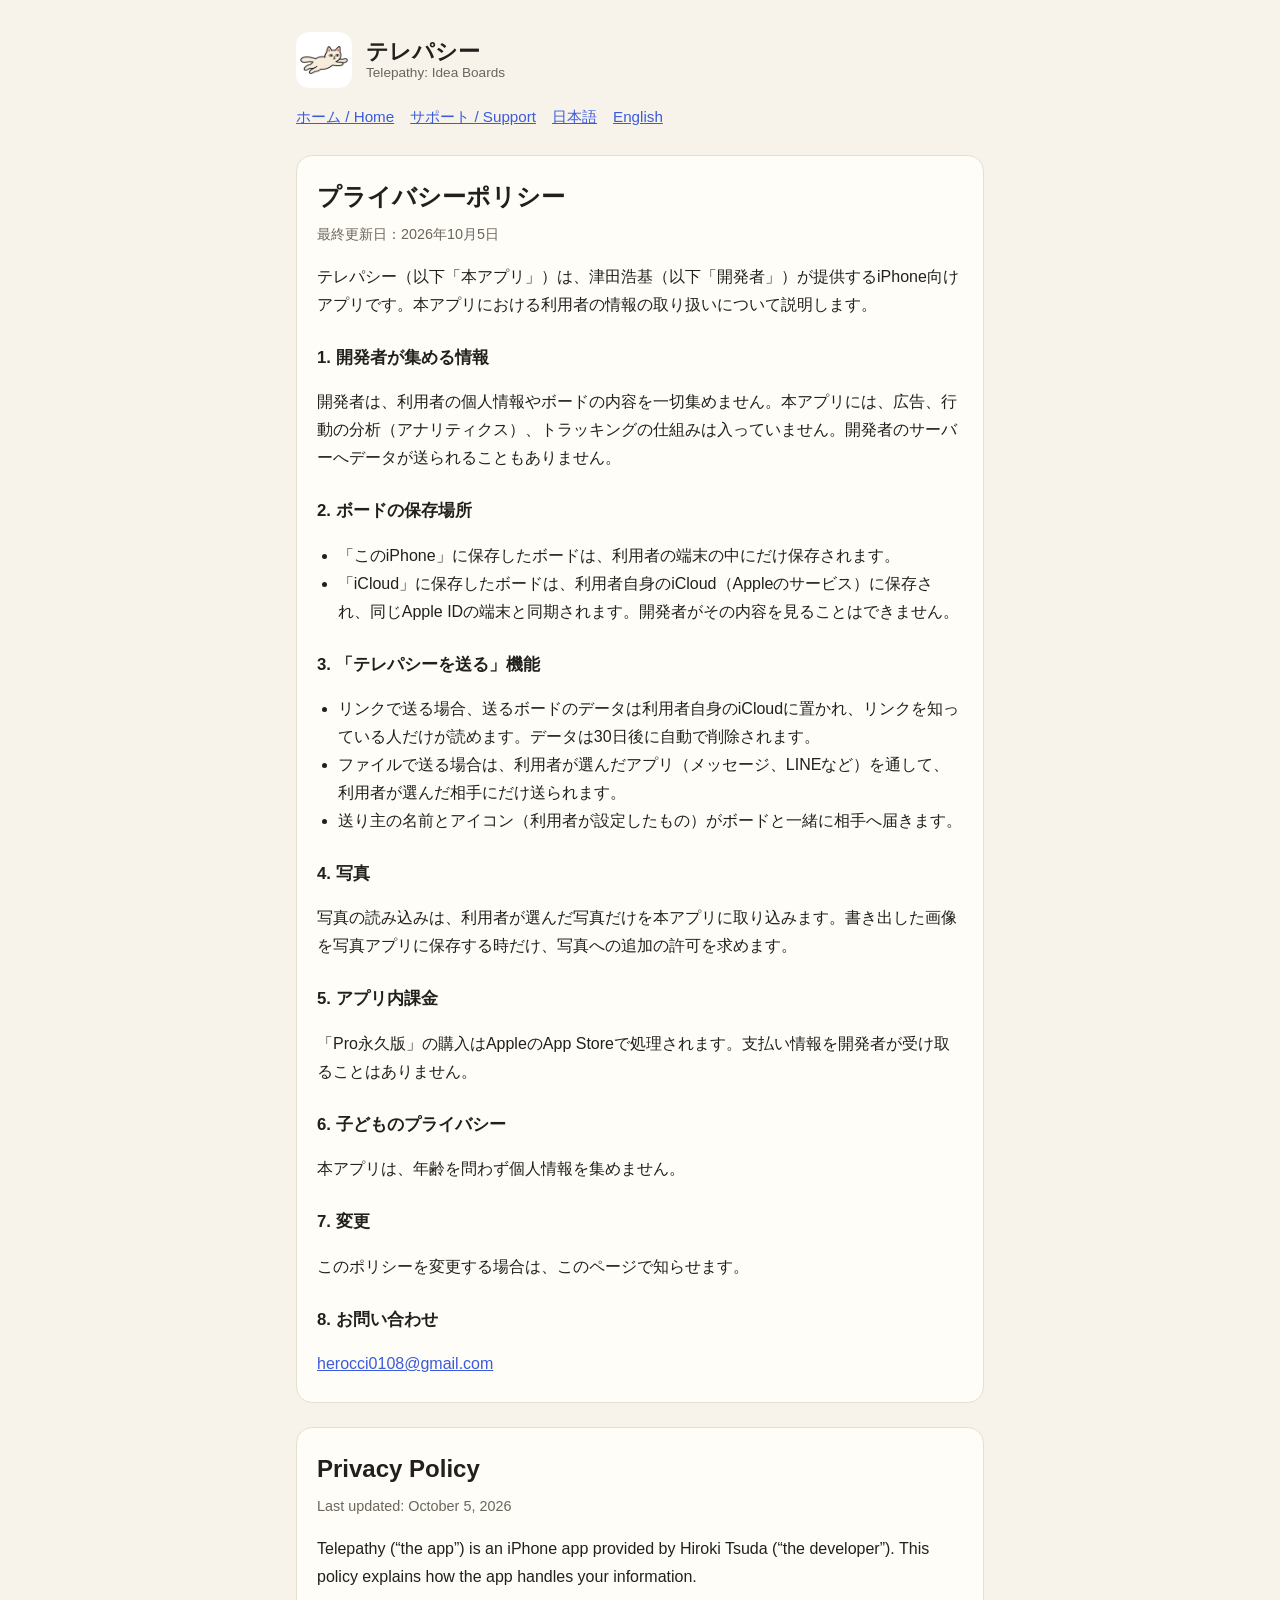
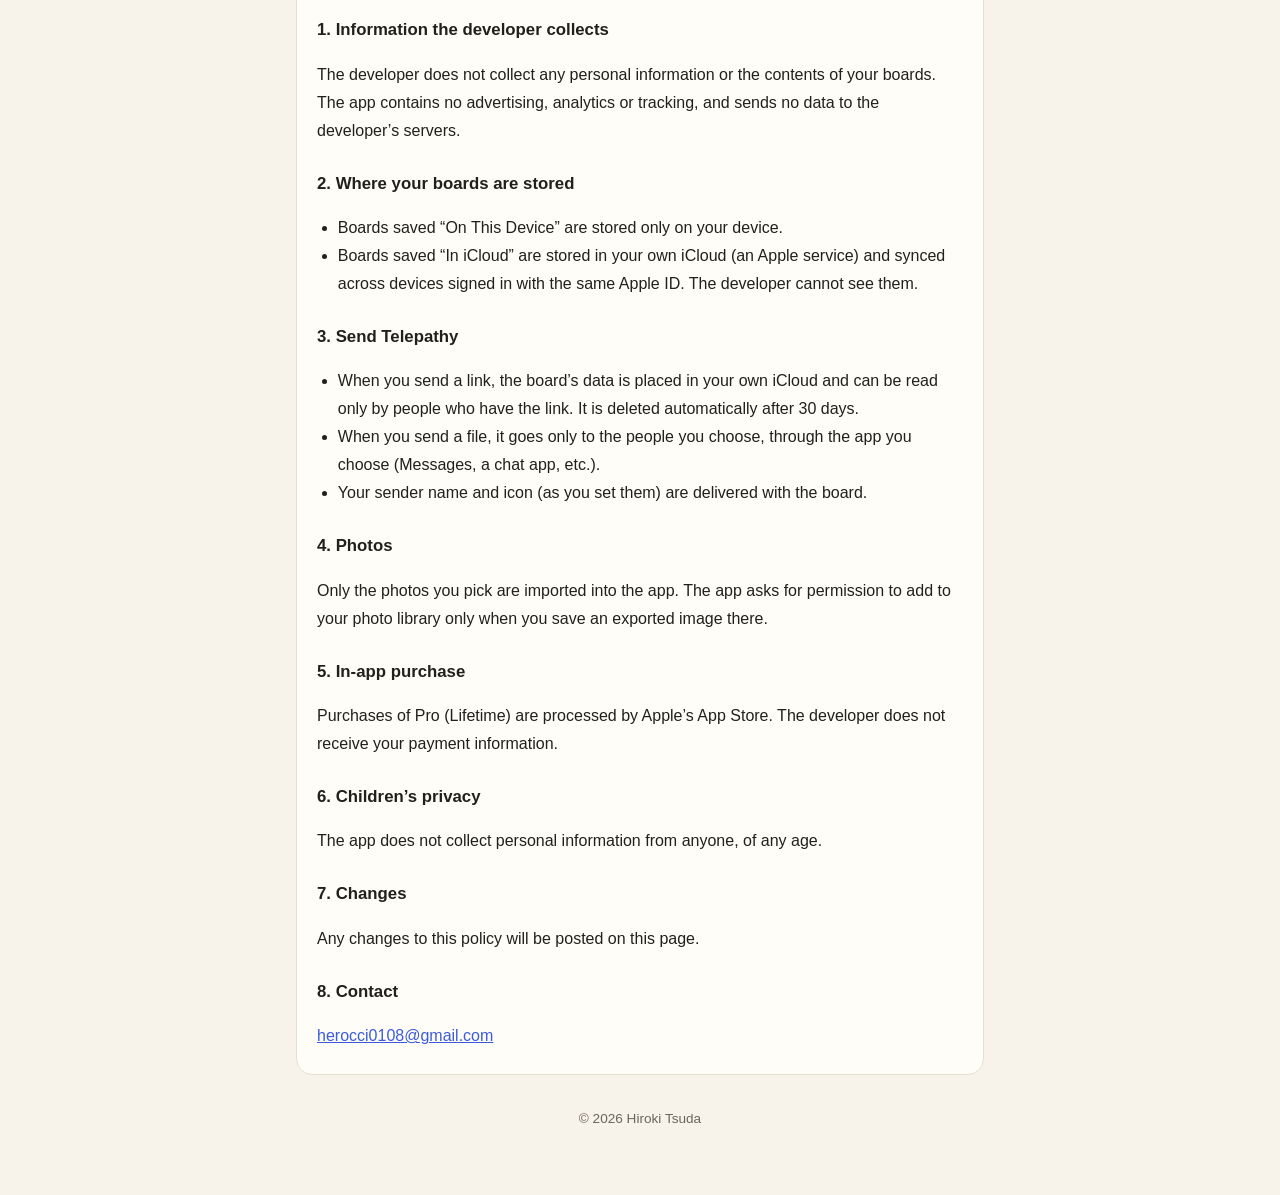
==== privacy.html @ 5c31737a "Add files via upload" ====
<!doctype html>
<html lang="ja">
<head>
<meta charset="utf-8">
<meta name="viewport" content="width=device-width, initial-scale=1">
<title>プライバシーポリシー / Privacy Policy — テレパシー Telepathy</title>
<link rel="stylesheet" href="style.css">
<link rel="icon" href="icon.png">
</head>
<body>
<main>
  <header>
    <img src="icon.png" alt="">
    <div class="name">テレパシー<small>Telepathy: Idea Boards</small></div>
  </header>
  <nav>
    <a href="index.html">ホーム / Home</a>
    <a href="support.html">サポート / Support</a>
    <a href="#ja">日本語</a>
    <a href="#en">English</a>
  </nav>

  <section class="card" id="ja" lang="ja">
    <h1>プライバシーポリシー</h1>
    <p class="meta">最終更新日：2026年10月5日</p>
    <p>テレパシー（以下「本アプリ」）は、津田浩基（以下「開発者」）が提供するiPhone向けアプリです。本アプリにおける利用者の情報の取り扱いについて説明します。</p>

    <h2>1. 開発者が集める情報</h2>
    <p>開発者は、利用者の個人情報やボードの内容を一切集めません。本アプリには、広告、行動の分析（アナリティクス）、トラッキングの仕組みは入っていません。開発者のサーバーへデータが送られることもありません。</p>

    <h2>2. ボードの保存場所</h2>
    <ul>
      <li>「このiPhone」に保存したボードは、利用者の端末の中にだけ保存されます。</li>
      <li>「iCloud」に保存したボードは、利用者自身のiCloud（Appleのサービス）に保存され、同じApple IDの端末と同期されます。開発者がその内容を見ることはできません。</li>
    </ul>

    <h2>3. 「テレパシーを送る」機能</h2>
    <ul>
      <li>リンクで送る場合、送るボードのデータは利用者自身のiCloudに置かれ、リンクを知っている人だけが読めます。データは30日後に自動で削除されます。</li>
      <li>ファイルで送る場合は、利用者が選んだアプリ（メッセージ、LINEなど）を通して、利用者が選んだ相手にだけ送られます。</li>
      <li>送り主の名前とアイコン（利用者が設定したもの）がボードと一緒に相手へ届きます。</li>
    </ul>

    <h2>4. 写真</h2>
    <p>写真の読み込みは、利用者が選んだ写真だけを本アプリに取り込みます。書き出した画像を写真アプリに保存する時だけ、写真への追加の許可を求めます。</p>

    <h2>5. アプリ内課金</h2>
    <p>「Pro永久版」の購入はAppleのApp Storeで処理されます。支払い情報を開発者が受け取ることはありません。</p>

    <h2>6. 子どものプライバシー</h2>
    <p>本アプリは、年齢を問わず個人情報を集めません。</p>

    <h2>7. 変更</h2>
    <p>このポリシーを変更する場合は、このページで知らせます。</p>

    <h2>8. お問い合わせ</h2>
    <p><a href="mailto:herocci0108@gmail.com">herocci0108@gmail.com</a></p>
  </section>

  <section class="card" id="en" lang="en">
    <h1>Privacy Policy</h1>
    <p class="meta">Last updated: October 5, 2026</p>
    <p>Telepathy (“the app”) is an iPhone app provided by Hiroki Tsuda (“the developer”). This policy explains how the app handles your information.</p>

    <h2>1. Information the developer collects</h2>
    <p>The developer does not collect any personal information or the contents of your boards. The app contains no advertising, analytics or tracking, and sends no data to the developer’s servers.</p>

    <h2>2. Where your boards are stored</h2>
    <ul>
      <li>Boards saved “On This Device” are stored only on your device.</li>
      <li>Boards saved “In iCloud” are stored in your own iCloud (an Apple service) and synced across devices signed in with the same Apple ID. The developer cannot see them.</li>
    </ul>

    <h2>3. Send Telepathy</h2>
    <ul>
      <li>When you send a link, the board’s data is placed in your own iCloud and can be read only by people who have the link. It is deleted automatically after 30 days.</li>
      <li>When you send a file, it goes only to the people you choose, through the app you choose (Messages, a chat app, etc.).</li>
      <li>Your sender name and icon (as you set them) are delivered with the board.</li>
    </ul>

    <h2>4. Photos</h2>
    <p>Only the photos you pick are imported into the app. The app asks for permission to add to your photo library only when you save an exported image there.</p>

    <h2>5. In-app purchase</h2>
    <p>Purchases of Pro (Lifetime) are processed by Apple’s App Store. The developer does not receive your payment information.</p>

    <h2>6. Children’s privacy</h2>
    <p>The app does not collect personal information from anyone, of any age.</p>

    <h2>7. Changes</h2>
    <p>Any changes to this policy will be posted on this page.</p>

    <h2>8. Contact</h2>
    <p><a href="mailto:herocci0108@gmail.com">herocci0108@gmail.com</a></p>
  </section>

  <footer>© 2026 Hiroki Tsuda</footer>
</main>
</body>
</html>
---- style.css ----
:root {
  --bg: #f7f3ea;
  --card: #fffdf8;
  --text: #22201c;
  --muted: #6b665c;
  --accent: #3b5bdb;
  --line: #e6dfcf;
}
@media (prefers-color-scheme: dark) {
  :root {
    --bg: #1b1a17;
    --card: #26241f;
    --text: #f1ede4;
    --muted: #a8a294;
    --accent: #8ea6ff;
    --line: #3a372f;
  }
}
* { box-sizing: border-box; }
body {
  margin: 0;
  background: var(--bg);
  color: var(--text);
  font-family: -apple-system, BlinkMacSystemFont, "Hiragino Sans", "Hiragino Kaku Gothic ProN", "Segoe UI", sans-serif;
  line-height: 1.75;
  -webkit-text-size-adjust: 100%;
}
main { max-width: 720px; margin: 0 auto; padding: 32px 16px 64px; }
header { display: flex; align-items: center; gap: 14px; margin-bottom: 8px; }
header img { width: 56px; height: 56px; border-radius: 13px; }
header .name { font-size: 1.35rem; font-weight: 700; line-height: 1.2; }
header .name small { display: block; font-size: 0.85rem; font-weight: 400; color: var(--muted); }
nav { display: flex; flex-wrap: wrap; gap: 8px 16px; margin: 16px 0 24px; font-size: 0.95rem; }
a { color: var(--accent); }
section.card {
  background: var(--card);
  border: 1px solid var(--line);
  border-radius: 16px;
  padding: 20px 20px 8px;
  margin-bottom: 24px;
}
h1 { font-size: 1.5rem; margin: 0 0 4px; }
h2 { font-size: 1.05rem; margin: 24px 0 4px; }
p.meta { color: var(--muted); font-size: 0.9rem; margin-top: 0; }
ul { padding-left: 1.3em; }
footer { color: var(--muted); font-size: 0.85rem; text-align: center; margin-top: 32px; }
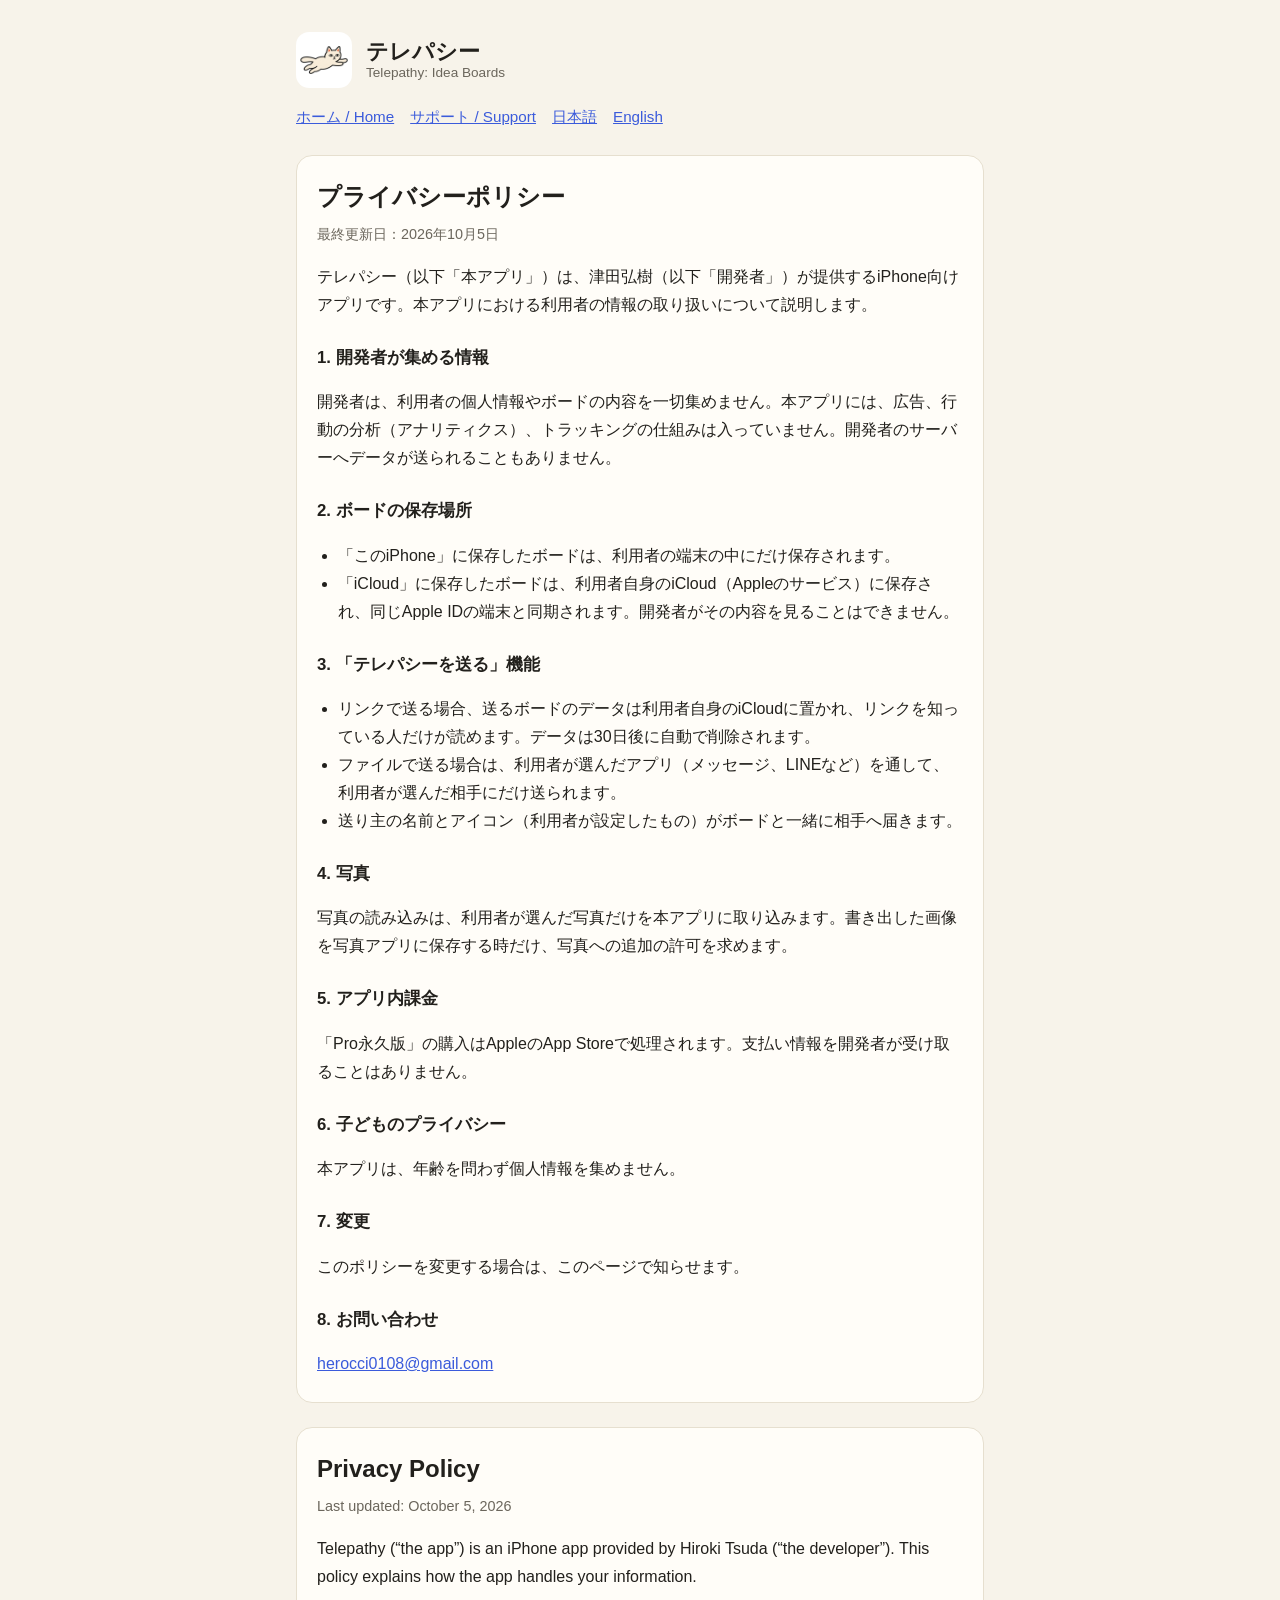
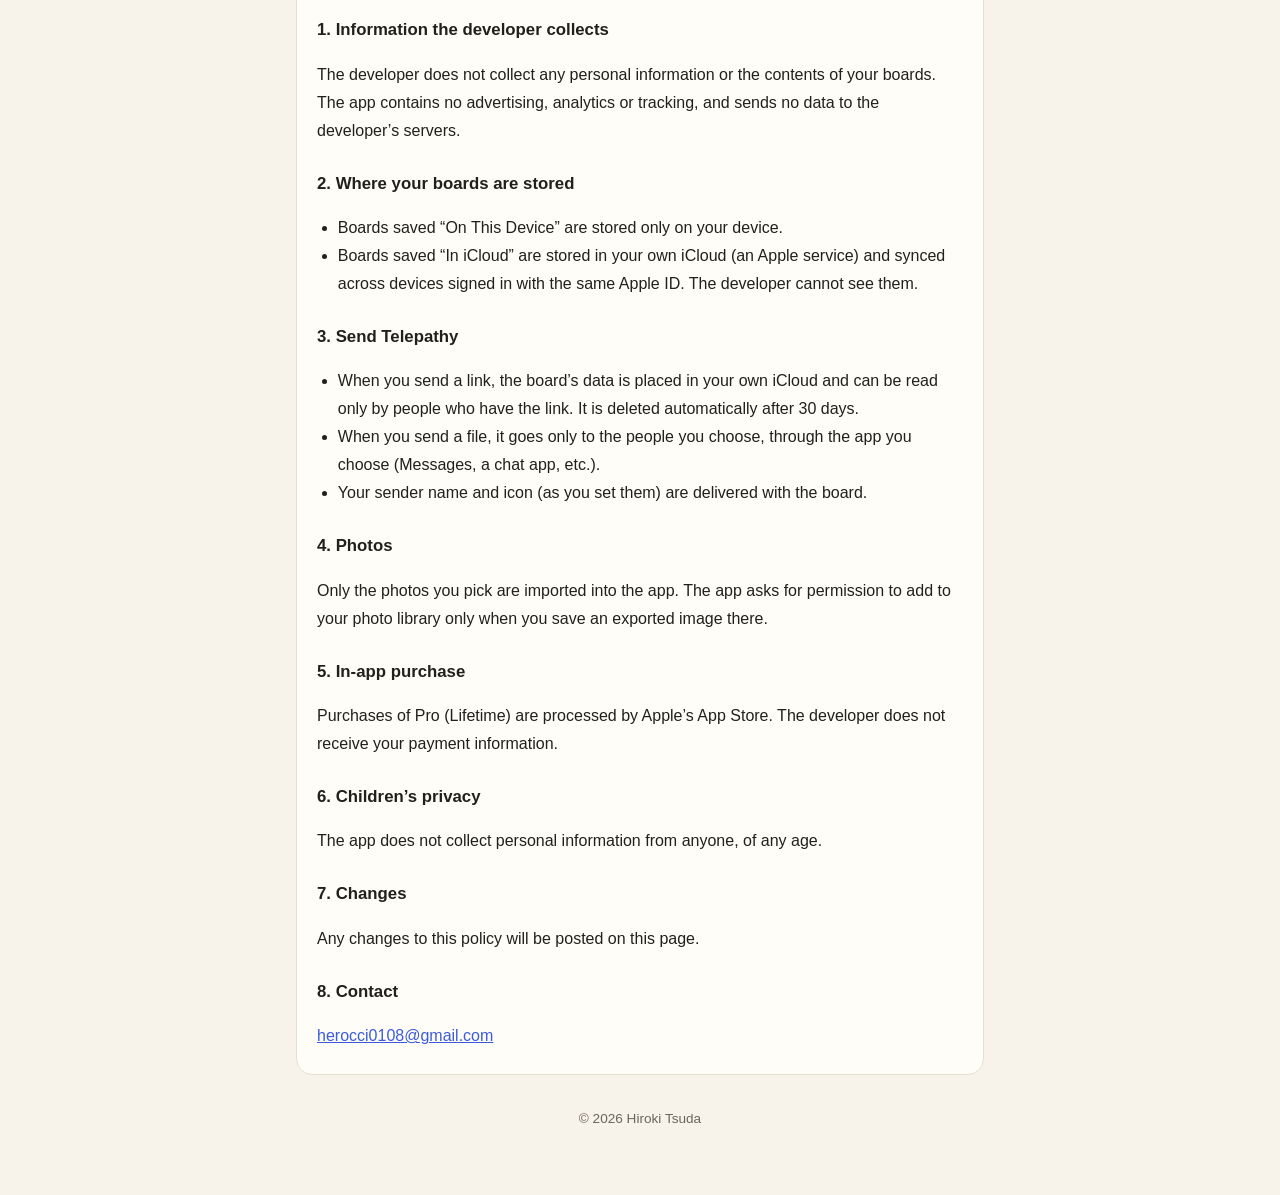
==== commit 0cfe1196: "Add files via upload" ====
--- a/privacy.html
+++ b/privacy.html
@@ -23,7 +23,7 @@
   <section class="card" id="ja" lang="ja">
     <h1>プライバシーポリシー</h1>
     <p class="meta">最終更新日：2026年10月5日</p>
-    <p>テレパシー（以下「本アプリ」）は、津田浩基（以下「開発者」）が提供するiPhone向けアプリです。本アプリにおける利用者の情報の取り扱いについて説明します。</p>
+    <p>テレパシー（以下「本アプリ」）は、津田弘樹（以下「開発者」）が提供するiPhone向けアプリです。本アプリにおける利用者の情報の取り扱いについて説明します。</p>
 
     <h2>1. 開発者が集める情報</h2>
     <p>開発者は、利用者の個人情報やボードの内容を一切集めません。本アプリには、広告、行動の分析（アナリティクス）、トラッキングの仕組みは入っていません。開発者のサーバーへデータが送られることもありません。</p>
